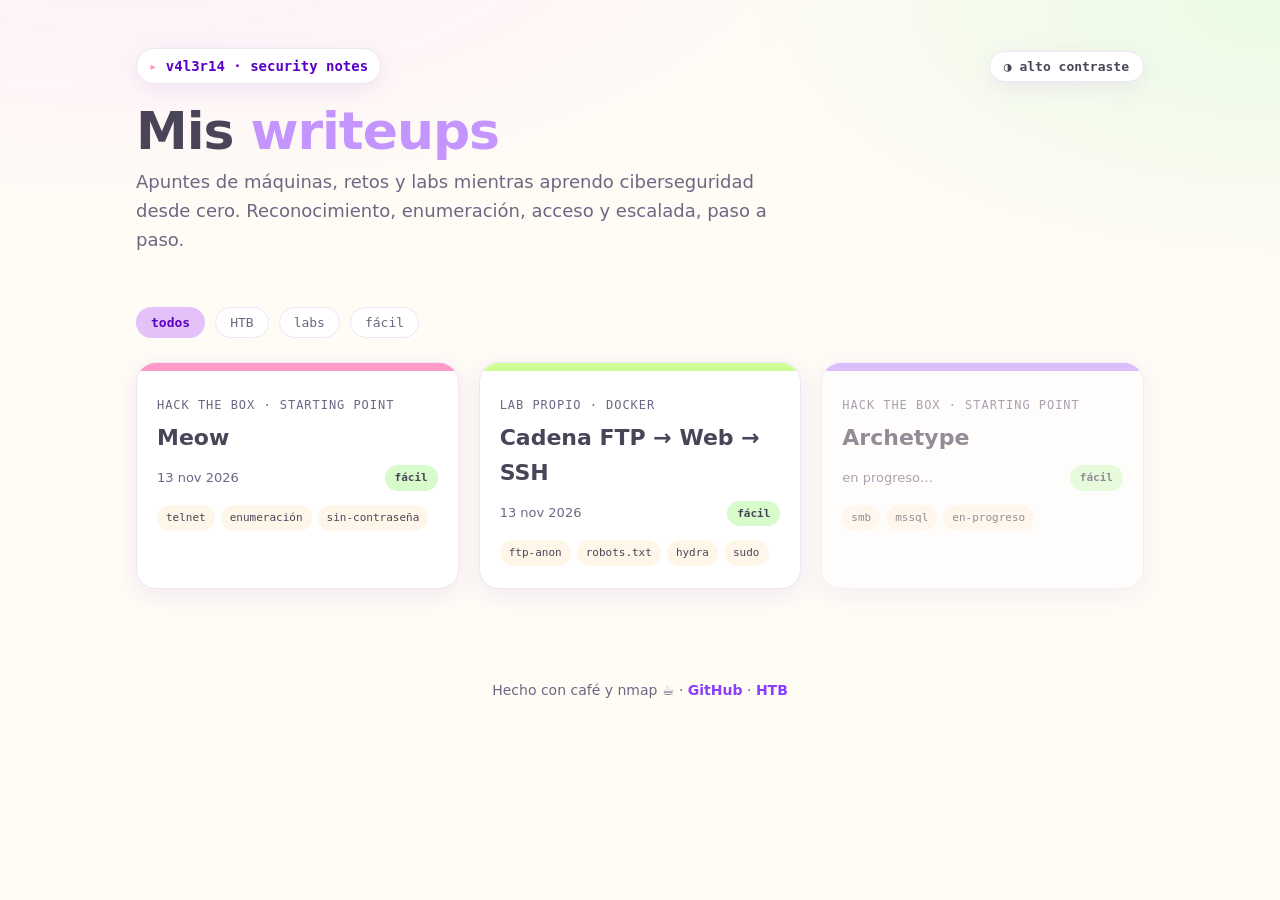
==== index.html @ c8d8538f "Web modular de writeups: tema pastel + alto contraste, catálogo JSON y plantilla Markdown Co-Authore" ====
<!DOCTYPE html>
<html lang="es">
<head>
<meta charset="utf-8">
<meta name="viewport" content="width=device-width, initial-scale=1">
<!-- Seguridad: todo por HTTPS, sin scripts externos ni inline -->
<meta http-equiv="Content-Security-Policy" content="default-src 'self'; script-src 'self'; style-src 'self' https://fonts.googleapis.com; font-src https://fonts.gstatic.com; img-src 'self' https: data:; connect-src 'self'; base-uri 'self'; form-action 'none'; object-src 'none'; upgrade-insecure-requests">
<meta name="referrer" content="strict-origin-when-cross-origin">
<link rel="icon" href="data:image/svg+xml,%3Csvg xmlns=%22http://www.w3.org/2000/svg%22 viewBox=%220 0 100 100%22%3E%3Ctext y=%22.9em%22 font-size=%2290%22%3E%F0%9F%9A%A9%3C/text%3E%3C/svg%3E">
<link rel="preconnect" href="https://fonts.googleapis.com">
<link rel="preconnect" href="https://fonts.gstatic.com" crossorigin>
<link rel="stylesheet" href="https://fonts.googleapis.com/css2?family=Nunito+Sans:ital,opsz,wght@0,6..12,400;0,6..12,600;0,6..12,700;0,6..12,800;1,6..12,400&amp;family=Fira+Code:wght@400;500;600&amp;display=swap">
<link rel="stylesheet" href="assets/css/tokens.css">
<link rel="stylesheet" href="assets/css/base.css">
<link rel="stylesheet" href="assets/css/components.css">
<script src="assets/js/theme.js"></script>
<title>Writeups · v4l3r14</title>
<meta name="description" content="Writeups de ciberseguridad: máquinas, retos y labs paso a paso.">
<script type="module" src="assets/js/home.js"></script>
</head>
<body>
<a class="skip-link" href="#grid">Saltar a los writeups</a>
<div class="wrap">
  <header class="site-header">
    <div class="topbar">
      <a class="logo" href="./">v4l3r14 · security notes</a>
      <button id="theme-toggle" class="theme-toggle" type="button" aria-pressed="false">◑ alto contraste</button>
    </div>
    <h1>Mis <span class="accent">writeups</span></h1>
    <p class="tagline">Apuntes de máquinas, retos y labs mientras aprendo ciberseguridad desde cero. Reconocimiento, enumeración, acceso y escalada, paso a paso.</p>
  </header>

  <!-- Los filtros y las tarjetas se generan desde writeups/index.json -->
  <nav class="filters" id="filters" aria-label="Filtrar writeups"></nav>
  <main class="grid" id="grid" aria-live="polite">
    <p class="empty">Cargando…</p>
  </main>

<footer class="site-footer">
  Hecho con café y nmap ☕ · <a href="https://github.com/val-velvaz/CTF-Writeups" target="_blank" rel="noopener noreferrer">GitHub</a> · <a href="https://www.hackthebox.com/" target="_blank" rel="noopener noreferrer">HTB</a>
</footer>
</div>
</body>
</html>
---- assets/css/tokens.css ----
/* =========================================================
   tokens.css — ÚNICO sitio donde viven colores y fuentes.
   Cambia aquí la paleta y se actualiza toda la web.
   ========================================================= */

/* ---------- Tema por defecto: PASTEL ---------- */
:root {
  /* Fuentes */
  --font-sans: 'Nunito Sans', system-ui, -apple-system, 'Segoe UI', sans-serif;
  --font-mono: 'Fira Code', ui-monospace, 'Cascadia Code', monospace;

  /* Paleta pastel */
  --cream:      #FFFBF5;
  --cream-2:    #FFF6EA;
  --pink:       #FF99C9;
  --pink-soft:  #F6B9DB;
  --rose:       #FEC9C3;
  --lavender:   #E4C1F9;
  --lavender-2: #C494FF;
  --mint:       #D7FBCB;
  --mint-2:     #CFFF94;
  --peach:      #FCF5BF;
  --plum:       #5A00C7;

  /* Roles semánticos (los componentes SOLO usan estos) */
  --bg:            var(--cream);
  --bg-glow-1:     #FDEFFA;
  --bg-glow-2:     #EAFBE4;
  --surface:       #FFFFFF;
  --surface-2:     var(--cream-2);
  --text:          #4A4458;
  --text-soft:     #6E6784;
  --heading:       #4A4458;
  --accent:        var(--plum);
  --accent-2:      #8A3FFC;          /* enlaces / acentos sobre fondo claro */
  --accent-soft:   var(--lavender);
  --border:        #EFE6F5;
  --focus:         var(--plum);

  --code-bg:       #2E2A3A;
  --code-text:     #F3ECFF;
  --code-comment:  #C9A9FF;

  --flag-bg:       var(--mint);
  --flag-text:     #2F6B1F;

  --diff-easy:     var(--mint);
  --diff-med:      var(--peach);
  --diff-hard:     var(--rose);
  --diff-insane:   var(--lavender);
  --diff-text:     #4A4458;

  --tone-pink:     var(--pink);
  --tone-lav:      var(--lavender-2);
  --tone-mint:     var(--mint-2);
  --tone-rose:     var(--rose);
  --tone-peach:    var(--peach);

  --shadow:        0 6px 24px rgba(90, 0, 199, .08);
  --shadow-hover:  0 14px 34px rgba(90, 0, 199, .14);
  --radius:        20px;
  --radius-sm:     12px;

  color-scheme: light;
}

/* ---------- Tema ALTO CONTRASTE (neón sobre oscuro) ----------
   Se activa con <html data-theme="contrast"> (botón del header)
   o automáticamente si el sistema pide "más contraste".          */
:root[data-theme="contrast"] {
  --neon-pink:   #FF2E97;
  --neon-purple: #C77DFF;
  --neon-green:  #39FF14;
  --neon-yellow: #FFE600;
  --neon-cyan:   #00E5FF;

  --bg:            #0B0912;
  --bg-glow-1:     #0B0912;
  --bg-glow-2:     #0B0912;
  --surface:       #15111F;
  --surface-2:     #221B33;
  --text:          #FFFFFF;
  --text-soft:     #E2DAF2;
  --heading:       #FFFFFF;
  --accent:        var(--neon-green);
  --accent-2:      var(--neon-cyan);
  --accent-soft:   var(--neon-yellow);
  --border:        #FFFFFF;
  --focus:         var(--neon-yellow);

  --code-bg:       #000000;
  --code-text:     #FFFFFF;
  --code-comment:  var(--neon-green);

  --flag-bg:       var(--neon-green);
  --flag-text:     #000000;

  --diff-easy:     var(--neon-green);
  --diff-med:      var(--neon-yellow);
  --diff-hard:     var(--neon-pink);
  --diff-insane:   var(--neon-purple);
  --diff-text:     #000000;

  --tone-pink:     var(--neon-pink);
  --tone-lav:      var(--neon-purple);
  --tone-mint:     var(--neon-green);
  --tone-rose:     var(--neon-pink);
  --tone-peach:    var(--neon-yellow);

  --shadow:        none;
  --shadow-hover:  0 0 0 2px var(--neon-yellow);

  color-scheme: dark;
}
---- assets/css/base.css ----
/* base.css — reset, tipografía y layout general */
*, *::before, *::after { box-sizing: border-box; margin: 0; padding: 0; }

html { -webkit-text-size-adjust: 100%; }
[hidden] { display: none !important; }

body {
  font-family: var(--font-sans);
  color: var(--text);
  background:
    radial-gradient(1200px 500px at 10% -10%, var(--bg-glow-1) 0%, transparent 60%),
    radial-gradient(1000px 500px at 100% 0%, var(--bg-glow-2) 0%, transparent 55%),
    var(--bg);
  line-height: 1.6;
  min-height: 100vh;
}

.wrap { max-width: 1040px; margin: 0 auto; padding: 0 16px; }
.wrap--narrow { max-width: 780px; }

a { color: var(--accent-2); font-weight: 600; }
a:hover { text-decoration-thickness: 2px; }

:focus-visible { outline: 3px solid var(--focus); outline-offset: 3px; border-radius: 6px; }

.skip-link {
  position: absolute; left: -9999px; top: 8px;
  background: var(--surface); color: var(--text); padding: 8px 12px; border-radius: 8px;
}
.skip-link:focus { left: 8px; z-index: 10; }

.visually-hidden {
  position: absolute; width: 1px; height: 1px; overflow: hidden;
  clip: rect(0 0 0 0); white-space: nowrap;
}

@media (prefers-reduced-motion: reduce) {
  * { transition: none !important; animation: none !important; }
}
---- assets/css/components.css ----
/* components.css — piezas reutilizables (header, chips, tarjetas, artículo) */

/* ---------- Header ---------- */
.site-header { padding: 48px 0 24px; }
.topbar { display: flex; align-items: center; justify-content: space-between; gap: 12px; flex-wrap: wrap; }

.logo {
  font-family: var(--font-mono); font-weight: 600; font-size: 14px;
  color: var(--accent); background: var(--surface);
  border: 1px solid var(--border); padding: 6px 12px; border-radius: 999px;
  display: inline-block; box-shadow: var(--shadow); text-decoration: none;
}
.logo::before { content: "▸ "; color: var(--tone-pink); }

.theme-toggle {
  font-family: var(--font-mono); font-size: 13px; font-weight: 600;
  background: var(--surface); color: var(--text);
  border: 1px solid var(--border); border-radius: 999px;
  padding: 7px 14px; cursor: pointer; box-shadow: var(--shadow);
}
.theme-toggle[aria-pressed="true"] { background: var(--accent-soft); color: #000; }

h1 {
  font-size: clamp(34px, 6vw, 52px); font-weight: 800; letter-spacing: -.02em;
  margin: 18px 0 6px; color: var(--heading); line-height: 1.15;
}
h1 .accent { color: var(--lavender-2, var(--accent)); }
:root[data-theme="contrast"] h1 .accent { color: var(--neon-pink); }
.tagline { color: var(--text-soft); font-size: 18px; max-width: 56ch; }

/* ---------- Filtros ---------- */
.filters { display: flex; flex-wrap: wrap; gap: 10px; margin: 28px 0 8px; }
.chip {
  font-family: var(--font-mono); font-size: 13px;
  border: 1px solid var(--border); background: var(--surface); color: var(--text-soft);
  padding: 7px 14px; border-radius: 999px; cursor: pointer; transition: transform .15s;
}
.chip:hover { transform: translateY(-1px); }
.chip[aria-pressed="true"] {
  background: var(--accent-soft); color: var(--accent); border-color: transparent; font-weight: 600;
}
:root[data-theme="contrast"] .chip[aria-pressed="true"] { color: #000; }

/* ---------- Grid de tarjetas ---------- */
.grid {
  display: grid; gap: 20px; margin: 24px 0 60px;
  grid-template-columns: repeat(auto-fill, minmax(min(280px, 100%), 1fr));
}
.card {
  background: var(--surface); border-radius: var(--radius);
  border: 1px solid var(--border); box-shadow: var(--shadow);
  overflow: hidden; display: flex; flex-direction: column;
  color: inherit; text-decoration: none; font-weight: 400;
  transition: transform .18s, box-shadow .18s;
}
a.card:hover { transform: translateY(-4px); box-shadow: var(--shadow-hover); }
.card__bar { height: 8px; }
.card__body { padding: 20px 20px 22px; }
.card h3 { font-size: 22px; font-weight: 800; margin: 4px 0 10px; color: var(--heading); }
.card--soon { opacity: .6; }

.platform {
  font-family: var(--font-mono); font-size: 12px; color: var(--text-soft);
  text-transform: uppercase; letter-spacing: .08em;
}
.meta { display: flex; align-items: center; gap: 8px; margin-top: 4px; flex-wrap: wrap; }
.date { font-size: 13px; color: var(--text-soft); }
.tags { display: flex; flex-wrap: wrap; gap: 6px; margin-top: 14px; list-style: none; }
.tag {
  font-family: var(--font-mono); font-size: 11px;
  padding: 4px 9px; border-radius: 999px; color: var(--text); background: var(--surface-2);
}
.diff {
  font-family: var(--font-mono); font-size: 11px; font-weight: 600;
  padding: 4px 10px; border-radius: 999px; margin-left: auto; color: var(--diff-text);
}
.diff--facil   { background: var(--diff-easy); }
.diff--media   { background: var(--diff-med); }
.diff--dificil { background: var(--diff-hard); }
.diff--insane  { background: var(--diff-insane); }

.tone--pink  { background: var(--tone-pink); }
.tone--lav   { background: var(--tone-lav); }
.tone--mint  { background: var(--tone-mint); }
.tone--rose  { background: var(--tone-rose); }
.tone--peach { background: var(--tone-peach); }

.empty, .error { color: var(--text-soft); padding: 24px 0; }

/* ---------- Página de writeup ---------- */
.back { display: inline-block; margin: 32px 0 0; font-family: var(--font-mono); font-size: 14px; }

.article {
  background: var(--surface); border: 1px solid var(--border);
  border-radius: 24px; box-shadow: var(--shadow); overflow: hidden; margin: 20px 0 48px;
}
.article__head {
  padding: 30px 28px 20px; border-bottom: 1px solid var(--border);
  background: linear-gradient(180deg, var(--bg-glow-1), var(--surface));
}
.article__head h1 { font-size: clamp(28px, 5vw, 38px); margin: 6px 0 8px; }
.article__body { padding: 8px 28px 34px; }
.article__body h2 { font-size: 22px; margin: 28px 0 8px; color: var(--accent); }
.article__body h3 { font-size: 19px; margin: 22px 0 8px; color: var(--accent); }
.article__body h4 { font-size: 17px; margin: 18px 0 6px; color: var(--heading); }
.article__body p, .article__body ul, .article__body ol, .article__body blockquote { margin: 12px 0; }
.article__body ul, .article__body ol { padding-left: 1.4em; }
.article__body img { max-width: 100%; height: auto; border-radius: var(--radius-sm); border: 1px solid var(--border); }
.article__body blockquote {
  border-left: 4px solid var(--tone-lav); background: var(--surface-2);
  padding: 10px 16px; border-radius: 0 var(--radius-sm) var(--radius-sm) 0;
}
.article__body hr { border: 0; border-top: 1px solid var(--border); margin: 24px 0; }

pre {
  font-family: var(--font-mono); font-size: 13px;
  background: var(--code-bg); color: var(--code-text); border-radius: 14px;
  padding: 16px 18px; overflow-x: auto; margin: 12px 0; line-height: 1.7;
}
:root[data-theme="contrast"] pre { border: 1px solid var(--border); }
pre .c { color: var(--code-comment); }
code { font-family: var(--font-mono); }
:not(pre) > code {
  font-size: .88em; background: var(--surface-2); padding: 2px 6px; border-radius: 6px; color: var(--accent);
  overflow-wrap: anywhere;
}
.flag {
  font-family: var(--font-mono); background: var(--flag-bg); color: var(--flag-text);
  padding: 3px 8px; border-radius: 6px; overflow-wrap: anywhere;
}

/* ---------- Footer ---------- */
.site-footer { padding: 30px 0 50px; color: var(--text-soft); font-size: 14px; text-align: center; }
.site-footer a { text-decoration: none; }

@media (max-width: 520px) {
  .article__head, .article__body { padding-left: 18px; padding-right: 18px; }
}
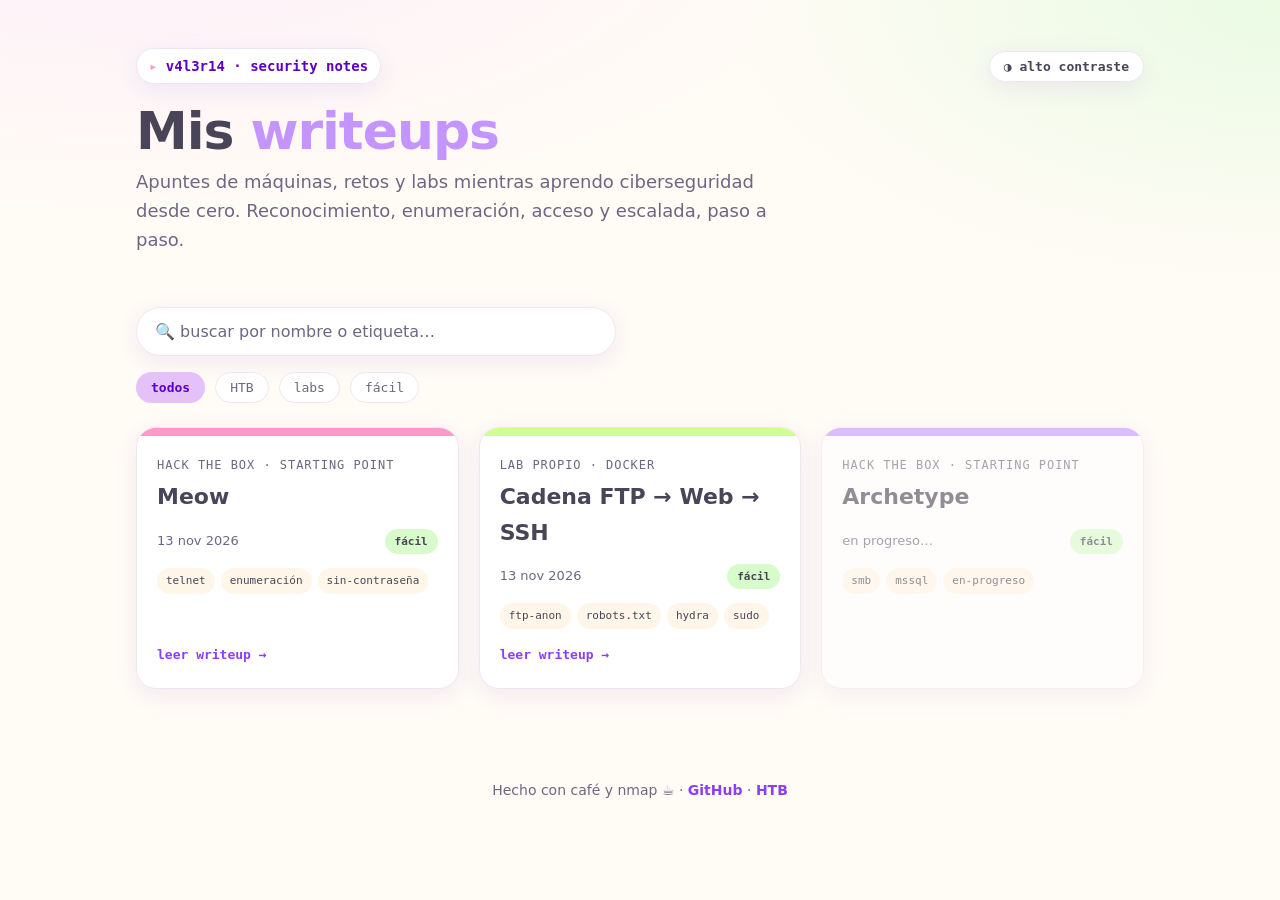
==== commit f388d9d1: "Buscador por nombre/etiqueta y enlace visible a la página de cada writeup Co-Authored-By: Claude Opu" ====
--- a/index.html
+++ b/index.html
@@ -31,7 +31,12 @@
   </header>
 
   <!-- Los filtros y las tarjetas se generan desde writeups/index.json -->
+  <div class="search">
+    <label class="visually-hidden" for="search">Buscar writeups por nombre</label>
+    <input id="search" class="search__input" type="search" placeholder="🔍 buscar por nombre o etiqueta…" autocomplete="off" spellcheck="false">
+  </div>
   <nav class="filters" id="filters" aria-label="Filtrar writeups"></nav>
+  <p class="empty" id="no-results" hidden>Ningún writeup coincide con la búsqueda.</p>
   <main class="grid" id="grid" aria-live="polite">
     <p class="empty">Cargando…</p>
   </main>
--- a/assets/css/components.css
+++ b/assets/css/components.css
@@ -28,8 +28,18 @@
 :root[data-theme="contrast"] h1 .accent { color: var(--neon-pink); }
 .tagline { color: var(--text-soft); font-size: 18px; max-width: 56ch; }
 
+/* ---------- Buscador ---------- */
+.search { margin: 28px 0 0; }
+.search__input {
+  width: 100%; max-width: 480px; font: inherit; font-size: 16px; color: var(--text);
+  background: var(--surface); border: 1px solid var(--border); border-radius: 999px;
+  padding: 11px 18px; box-shadow: var(--shadow);
+}
+.search__input::placeholder { color: var(--text-soft); opacity: 1; }
+.search__input:focus-visible { outline: 3px solid var(--focus); outline-offset: 2px; }
+
 /* ---------- Filtros ---------- */
-.filters { display: flex; flex-wrap: wrap; gap: 10px; margin: 28px 0 8px; }
+.filters { display: flex; flex-wrap: wrap; gap: 10px; margin: 16px 0 8px; }
 .chip {
   font-family: var(--font-mono); font-size: 13px;
   border: 1px solid var(--border); background: var(--surface); color: var(--text-soft);
@@ -58,6 +68,12 @@
 .card__body { padding: 20px 20px 22px; }
 .card h3 { font-size: 22px; font-weight: 800; margin: 4px 0 10px; color: var(--heading); }
 .card--soon { opacity: .6; }
+.card__body { flex: 1; display: flex; flex-direction: column; }
+.card__cta {
+  margin-top: auto; padding-top: 16px; font-family: var(--font-mono); font-size: 13px;
+  font-weight: 600; color: var(--accent-2);
+}
+a.card:hover .card__cta { text-decoration: underline; }
 
 .platform {
   font-family: var(--font-mono); font-size: 12px; color: var(--text-soft);
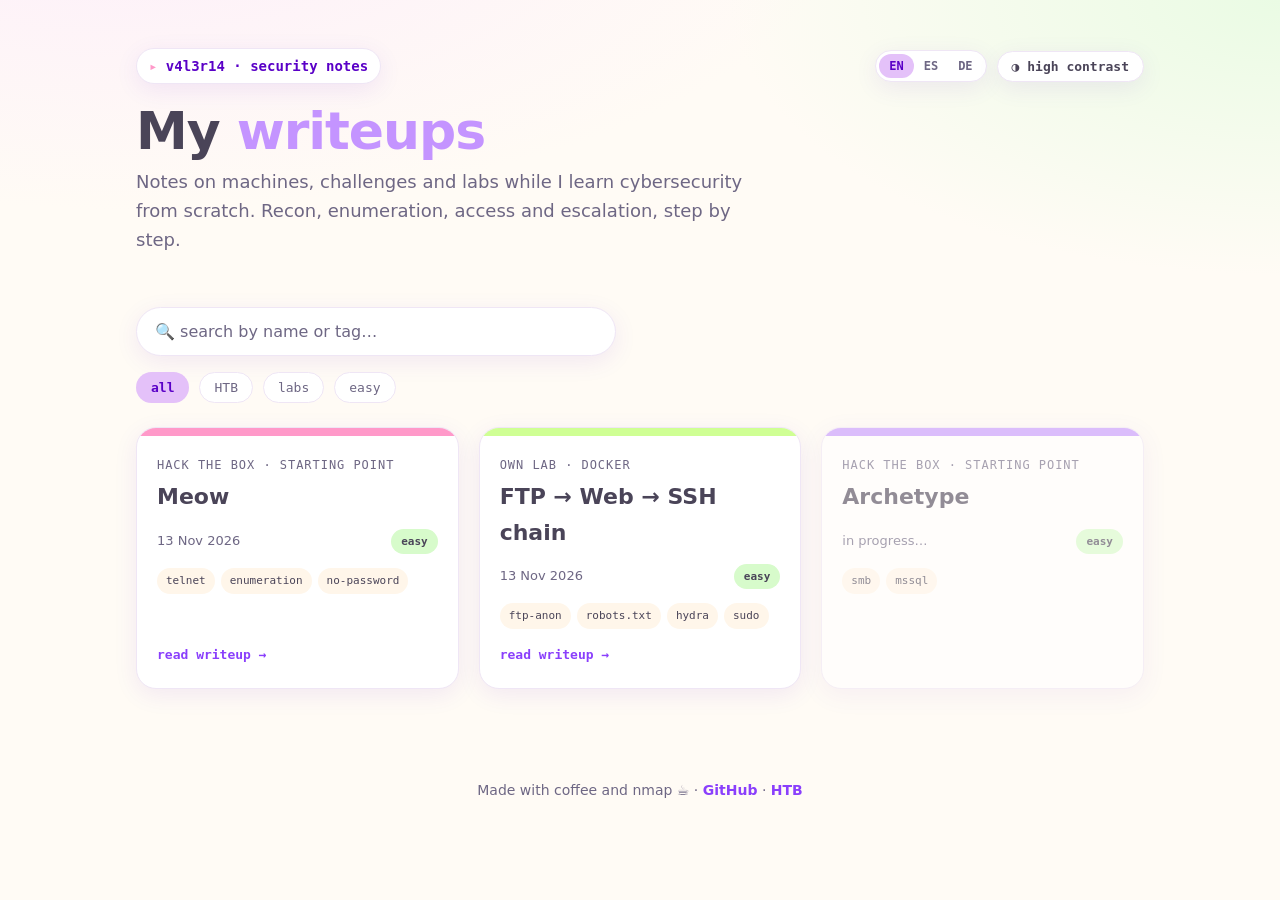
==== commit cf0e483d: "Selector de idioma (EN por defecto, ES, DE) con traducciones estáticas Co-Authored-By: Claude Opus 5" ====
--- a/index.html
+++ b/index.html
@@ -1,5 +1,5 @@
 <!DOCTYPE html>
-<html lang="es">
+<html lang="en">
 <head>
 <meta charset="utf-8">
 <meta name="viewport" content="width=device-width, initial-scale=1">
@@ -15,34 +15,41 @@
 <link rel="stylesheet" href="assets/css/components.css">
 <script src="assets/js/theme.js"></script>
 <title>Writeups · v4l3r14</title>
-<meta name="description" content="Writeups de ciberseguridad: máquinas, retos y labs paso a paso.">
+<meta name="description" content="Cybersecurity writeups: machines, challenges and labs, step by step." data-i18n-attr="content:meta.home_description">
 <script type="module" src="assets/js/home.js"></script>
 </head>
-<body>
-<a class="skip-link" href="#grid">Saltar a los writeups</a>
+<body data-i18n-title="meta.home_title">
+<a class="skip-link" href="#grid" data-i18n="skip_home">Skip to the writeups</a>
 <div class="wrap">
   <header class="site-header">
     <div class="topbar">
-      <a class="logo" href="./">v4l3r14 · security notes</a>
-      <button id="theme-toggle" class="theme-toggle" type="button" aria-pressed="false">◑ alto contraste</button>
+      <a class="logo" href="./" data-i18n="logo">v4l3r14 · security notes</a>
+      <div class="controls">
+        <!-- Botones EN / ES / DE: los genera i18n.js -->
+        <div id="lang-switch" class="lang-switch" role="group" aria-label="Language" data-i18n-attr="aria-label:lang_label"></div>
+        <button id="theme-toggle" class="theme-toggle" type="button" aria-pressed="false">
+          <span class="to-contrast" data-i18n="theme_to_contrast">◑ high contrast</span>
+          <span class="to-pastel" data-i18n="theme_to_pastel">◐ pastel mode</span>
+        </button>
+      </div>
     </div>
-    <h1>Mis <span class="accent">writeups</span></h1>
-    <p class="tagline">Apuntes de máquinas, retos y labs mientras aprendo ciberseguridad desde cero. Reconocimiento, enumeración, acceso y escalada, paso a paso.</p>
+    <h1><span data-i18n="hero_before">My</span> <span class="accent" data-i18n="hero_accent">writeups</span></h1>
+    <p class="tagline" data-i18n="tagline">Notes on machines, challenges and labs while I learn cybersecurity from scratch. Recon, enumeration, access and escalation, step by step.</p>
   </header>
 
   <!-- Los filtros y las tarjetas se generan desde writeups/index.json -->
   <div class="search">
-    <label class="visually-hidden" for="search">Buscar writeups por nombre</label>
-    <input id="search" class="search__input" type="search" placeholder="🔍 buscar por nombre o etiqueta…" autocomplete="off" spellcheck="false">
+    <label class="visually-hidden" for="search" data-i18n="search_label">Search writeups by name</label>
+    <input id="search" class="search__input" type="search" placeholder="🔍 search by name or tag…" data-i18n-attr="placeholder:search_placeholder" autocomplete="off" spellcheck="false">
   </div>
-  <nav class="filters" id="filters" aria-label="Filtrar writeups"></nav>
-  <p class="empty" id="no-results" hidden>Ningún writeup coincide con la búsqueda.</p>
+  <nav class="filters" id="filters" aria-label="Filter writeups" data-i18n-attr="aria-label:filters_label"></nav>
+  <p class="empty" id="no-results" hidden data-i18n="no_results">No writeup matches your search.</p>
   <main class="grid" id="grid" aria-live="polite">
-    <p class="empty">Cargando…</p>
+    <p class="empty" data-i18n="loading">Loading…</p>
   </main>
 
 <footer class="site-footer">
-  Hecho con café y nmap ☕ · <a href="https://github.com/val-velvaz/CTF-Writeups" target="_blank" rel="noopener noreferrer">GitHub</a> · <a href="https://www.hackthebox.com/" target="_blank" rel="noopener noreferrer">HTB</a>
+  <span data-i18n="footer">Made with coffee and nmap ☕</span> · <a href="https://github.com/val-velvaz/CTF-Writeups" target="_blank" rel="noopener noreferrer">GitHub</a> · <a href="https://www.hackthebox.com/" target="_blank" rel="noopener noreferrer">HTB</a>
 </footer>
 </div>
 </body>
--- a/assets/css/components.css
+++ b/assets/css/components.css
@@ -27,6 +27,31 @@
 h1 .accent { color: var(--lavender-2, var(--accent)); }
 :root[data-theme="contrast"] h1 .accent { color: var(--neon-pink); }
 .tagline { color: var(--text-soft); font-size: 18px; max-width: 56ch; }
+
+/* ---------- Controles del header (idioma + tema) ---------- */
+.controls { display: flex; align-items: center; gap: 10px; flex-wrap: wrap; }
+.lang-switch {
+  display: inline-flex; background: var(--surface); border: 1px solid var(--border);
+  border-radius: 999px; padding: 3px; box-shadow: var(--shadow);
+}
+.lang-switch__btn {
+  font-family: var(--font-mono); font-size: 12px; font-weight: 600;
+  border: 0; background: transparent; color: var(--text-soft);
+  padding: 5px 10px; border-radius: 999px; cursor: pointer;
+}
+.lang-switch__btn[aria-pressed="true"] { background: var(--accent-soft); color: var(--accent); }
+:root[data-theme="contrast"] .lang-switch__btn[aria-pressed="true"] { color: #000; }
+
+/* El botón de tema tiene dos textos; se ve el que toca según el tema */
+.theme-toggle .to-pastel { display: none; }
+:root[data-theme="contrast"] .theme-toggle .to-pastel { display: inline; }
+:root[data-theme="contrast"] .theme-toggle .to-contrast { display: none; }
+
+/* Aviso "este writeup no está en tu idioma" */
+.notice {
+  margin-top: 20px !important; padding: 10px 14px; border-radius: var(--radius-sm);
+  background: var(--surface-2); border: 1px dashed var(--tone-lav); color: var(--text); font-size: 15px;
+}
 
 /* ---------- Buscador ---------- */
 .search { margin: 28px 0 0; }
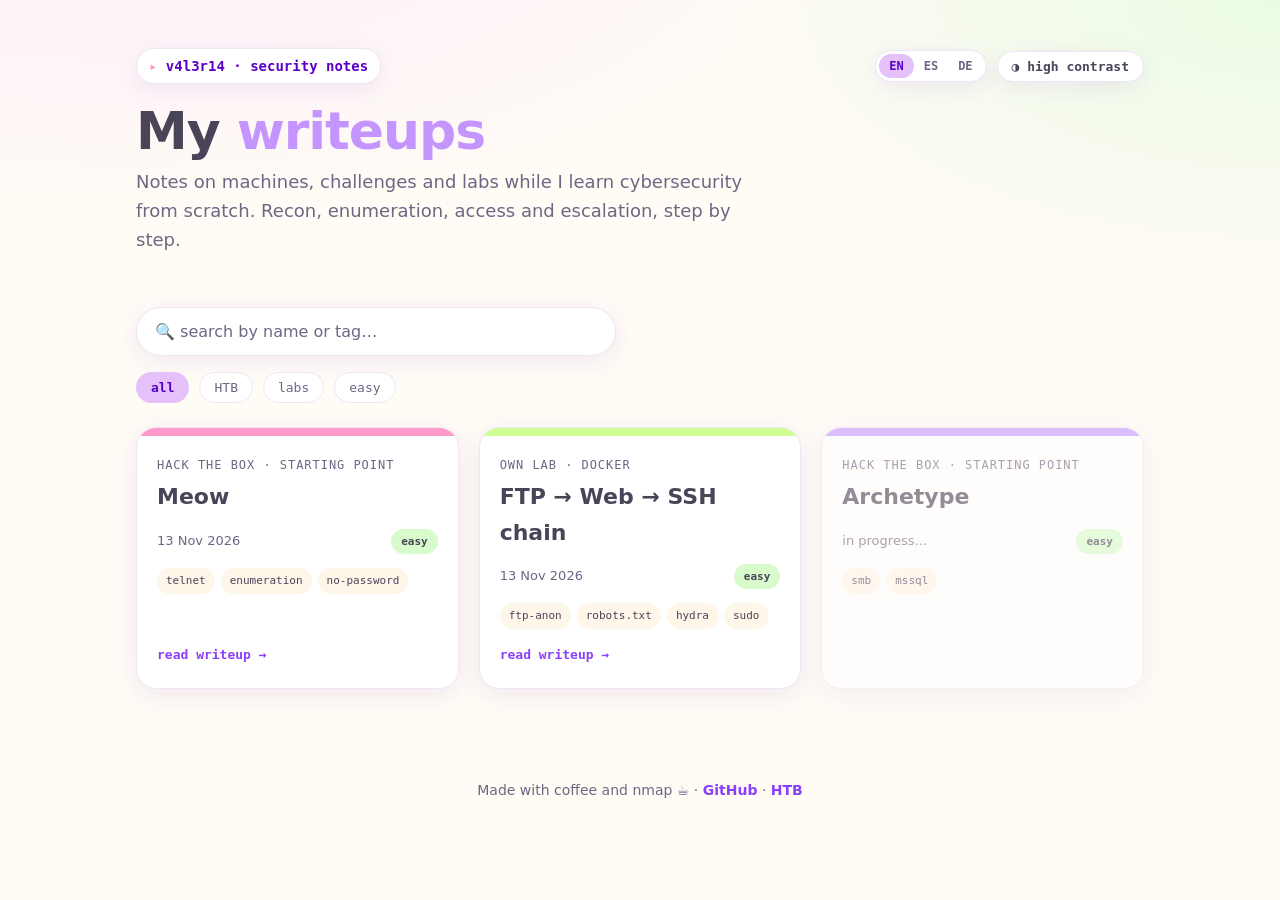
==== commit a1c450e8: "Switch the whole project to English: catalog fields, values, folders, comments and template Co-Autho" ====
--- a/index.html
+++ b/index.html
@@ -3,7 +3,7 @@
 <head>
 <meta charset="utf-8">
 <meta name="viewport" content="width=device-width, initial-scale=1">
-<!-- Seguridad: todo por HTTPS, sin scripts externos ni inline -->
+<!-- Security: HTTPS only, no external or inline scripts -->
 <meta http-equiv="Content-Security-Policy" content="default-src 'self'; script-src 'self'; style-src 'self' https://fonts.googleapis.com; font-src https://fonts.gstatic.com; img-src 'self' https: data:; connect-src 'self'; base-uri 'self'; form-action 'none'; object-src 'none'; upgrade-insecure-requests">
 <meta name="referrer" content="strict-origin-when-cross-origin">
 <link rel="icon" href="data:image/svg+xml,%3Csvg xmlns=%22http://www.w3.org/2000/svg%22 viewBox=%220 0 100 100%22%3E%3Ctext y=%22.9em%22 font-size=%2290%22%3E%F0%9F%9A%A9%3C/text%3E%3C/svg%3E">
@@ -25,7 +25,7 @@
     <div class="topbar">
       <a class="logo" href="./" data-i18n="logo">v4l3r14 · security notes</a>
       <div class="controls">
-        <!-- Botones EN / ES / DE: los genera i18n.js -->
+        <!-- EN / ES / DE buttons are generated by i18n.js -->
         <div id="lang-switch" class="lang-switch" role="group" aria-label="Language" data-i18n-attr="aria-label:lang_label"></div>
         <button id="theme-toggle" class="theme-toggle" type="button" aria-pressed="false">
           <span class="to-contrast" data-i18n="theme_to_contrast">◑ high contrast</span>
@@ -37,7 +37,7 @@
     <p class="tagline" data-i18n="tagline">Notes on machines, challenges and labs while I learn cybersecurity from scratch. Recon, enumeration, access and escalation, step by step.</p>
   </header>
 
-  <!-- Los filtros y las tarjetas se generan desde writeups/index.json -->
+  <!-- Filters and cards are generated from writeups/index.json -->
   <div class="search">
     <label class="visually-hidden" for="search" data-i18n="search_label">Search writeups by name</label>
     <input id="search" class="search__input" type="search" placeholder="🔍 search by name or tag…" data-i18n-attr="placeholder:search_placeholder" autocomplete="off" spellcheck="false">
--- a/assets/css/tokens.css
+++ b/assets/css/tokens.css
@@ -1,15 +1,15 @@
 /* =========================================================
-   tokens.css — ÚNICO sitio donde viven colores y fuentes.
-   Cambia aquí la paleta y se actualiza toda la web.
+   tokens.css — the ONLY place where colors and fonts live.
+   Change the palette here and the whole site updates.
    ========================================================= */
 
-/* ---------- Tema por defecto: PASTEL ---------- */
+/* ---------- Default theme: PASTEL ---------- */
 :root {
-  /* Fuentes */
+  /* Fonts */
   --font-sans: 'Nunito Sans', system-ui, -apple-system, 'Segoe UI', sans-serif;
   --font-mono: 'Fira Code', ui-monospace, 'Cascadia Code', monospace;
 
-  /* Paleta pastel */
+  /* Pastel palette */
   --cream:      #FFFBF5;
   --cream-2:    #FFF6EA;
   --pink:       #FF99C9;
@@ -22,7 +22,7 @@
   --peach:      #FCF5BF;
   --plum:       #5A00C7;
 
-  /* Roles semánticos (los componentes SOLO usan estos) */
+  /* Semantic roles (components use ONLY these) */
   --bg:            var(--cream);
   --bg-glow-1:     #FDEFFA;
   --bg-glow-2:     #EAFBE4;
@@ -32,7 +32,7 @@
   --text-soft:     #6E6784;
   --heading:       #4A4458;
   --accent:        var(--plum);
-  --accent-2:      #8A3FFC;          /* enlaces / acentos sobre fondo claro */
+  --accent-2:      #8A3FFC;          /* links / accents on light background */
   --accent-soft:   var(--lavender);
   --border:        #EFE6F5;
   --focus:         var(--plum);
@@ -64,9 +64,9 @@
   color-scheme: light;
 }
 
-/* ---------- Tema ALTO CONTRASTE (neón sobre oscuro) ----------
-   Se activa con <html data-theme="contrast"> (botón del header)
-   o automáticamente si el sistema pide "más contraste".          */
+/* ---------- HIGH CONTRAST theme (neon on dark) ----------
+   Enabled with <html data-theme="contrast"> (header button)
+   or automatically when the system asks for "more contrast".     */
 :root[data-theme="contrast"] {
   --neon-pink:   #FF2E97;
   --neon-purple: #C77DFF;
--- a/assets/css/base.css
+++ b/assets/css/base.css
@@ -1,4 +1,4 @@
-/* base.css — reset, tipografía y layout general */
+/* base.css — reset, typography and general layout */
 *, *::before, *::after { box-sizing: border-box; margin: 0; padding: 0; }
 
 html { -webkit-text-size-adjust: 100%; }
--- a/assets/css/components.css
+++ b/assets/css/components.css
@@ -1,4 +1,4 @@
-/* components.css — piezas reutilizables (header, chips, tarjetas, artículo) */
+/* components.css — reusable pieces (header, chips, cards, article) */
 
 /* ---------- Header ---------- */
 .site-header { padding: 48px 0 24px; }
@@ -28,7 +28,7 @@
 :root[data-theme="contrast"] h1 .accent { color: var(--neon-pink); }
 .tagline { color: var(--text-soft); font-size: 18px; max-width: 56ch; }
 
-/* ---------- Controles del header (idioma + tema) ---------- */
+/* ---------- Header controls (language + theme) ---------- */
 .controls { display: flex; align-items: center; gap: 10px; flex-wrap: wrap; }
 .lang-switch {
   display: inline-flex; background: var(--surface); border: 1px solid var(--border);
@@ -42,18 +42,18 @@
 .lang-switch__btn[aria-pressed="true"] { background: var(--accent-soft); color: var(--accent); }
 :root[data-theme="contrast"] .lang-switch__btn[aria-pressed="true"] { color: #000; }
 
-/* El botón de tema tiene dos textos; se ve el que toca según el tema */
+/* The theme button holds two labels; the one matching the theme is shown */
 .theme-toggle .to-pastel { display: none; }
 :root[data-theme="contrast"] .theme-toggle .to-pastel { display: inline; }
 :root[data-theme="contrast"] .theme-toggle .to-contrast { display: none; }
 
-/* Aviso "este writeup no está en tu idioma" */
+/* "This writeup isn't in your language" notice */
 .notice {
   margin-top: 20px !important; padding: 10px 14px; border-radius: var(--radius-sm);
   background: var(--surface-2); border: 1px dashed var(--tone-lav); color: var(--text); font-size: 15px;
 }
 
-/* ---------- Buscador ---------- */
+/* ---------- Search ---------- */
 .search { margin: 28px 0 0; }
 .search__input {
   width: 100%; max-width: 480px; font: inherit; font-size: 16px; color: var(--text);
@@ -63,7 +63,7 @@
 .search__input::placeholder { color: var(--text-soft); opacity: 1; }
 .search__input:focus-visible { outline: 3px solid var(--focus); outline-offset: 2px; }
 
-/* ---------- Filtros ---------- */
+/* ---------- Filters ---------- */
 .filters { display: flex; flex-wrap: wrap; gap: 10px; margin: 16px 0 8px; }
 .chip {
   font-family: var(--font-mono); font-size: 13px;
@@ -76,7 +76,7 @@
 }
 :root[data-theme="contrast"] .chip[aria-pressed="true"] { color: #000; }
 
-/* ---------- Grid de tarjetas ---------- */
+/* ---------- Card grid ---------- */
 .grid {
   display: grid; gap: 20px; margin: 24px 0 60px;
   grid-template-columns: repeat(auto-fill, minmax(min(280px, 100%), 1fr));
@@ -115,9 +115,9 @@
   font-family: var(--font-mono); font-size: 11px; font-weight: 600;
   padding: 4px 10px; border-radius: 999px; margin-left: auto; color: var(--diff-text);
 }
-.diff--facil   { background: var(--diff-easy); }
-.diff--media   { background: var(--diff-med); }
-.diff--dificil { background: var(--diff-hard); }
+.diff--easy    { background: var(--diff-easy); }
+.diff--medium  { background: var(--diff-med); }
+.diff--hard    { background: var(--diff-hard); }
 .diff--insane  { background: var(--diff-insane); }
 
 .tone--pink  { background: var(--tone-pink); }
@@ -128,7 +128,7 @@
 
 .empty, .error { color: var(--text-soft); padding: 24px 0; }
 
-/* ---------- Página de writeup ---------- */
+/* ---------- Writeup page ---------- */
 .back { display: inline-block; margin: 32px 0 0; font-family: var(--font-mono); font-size: 14px; }
 
 .article {
